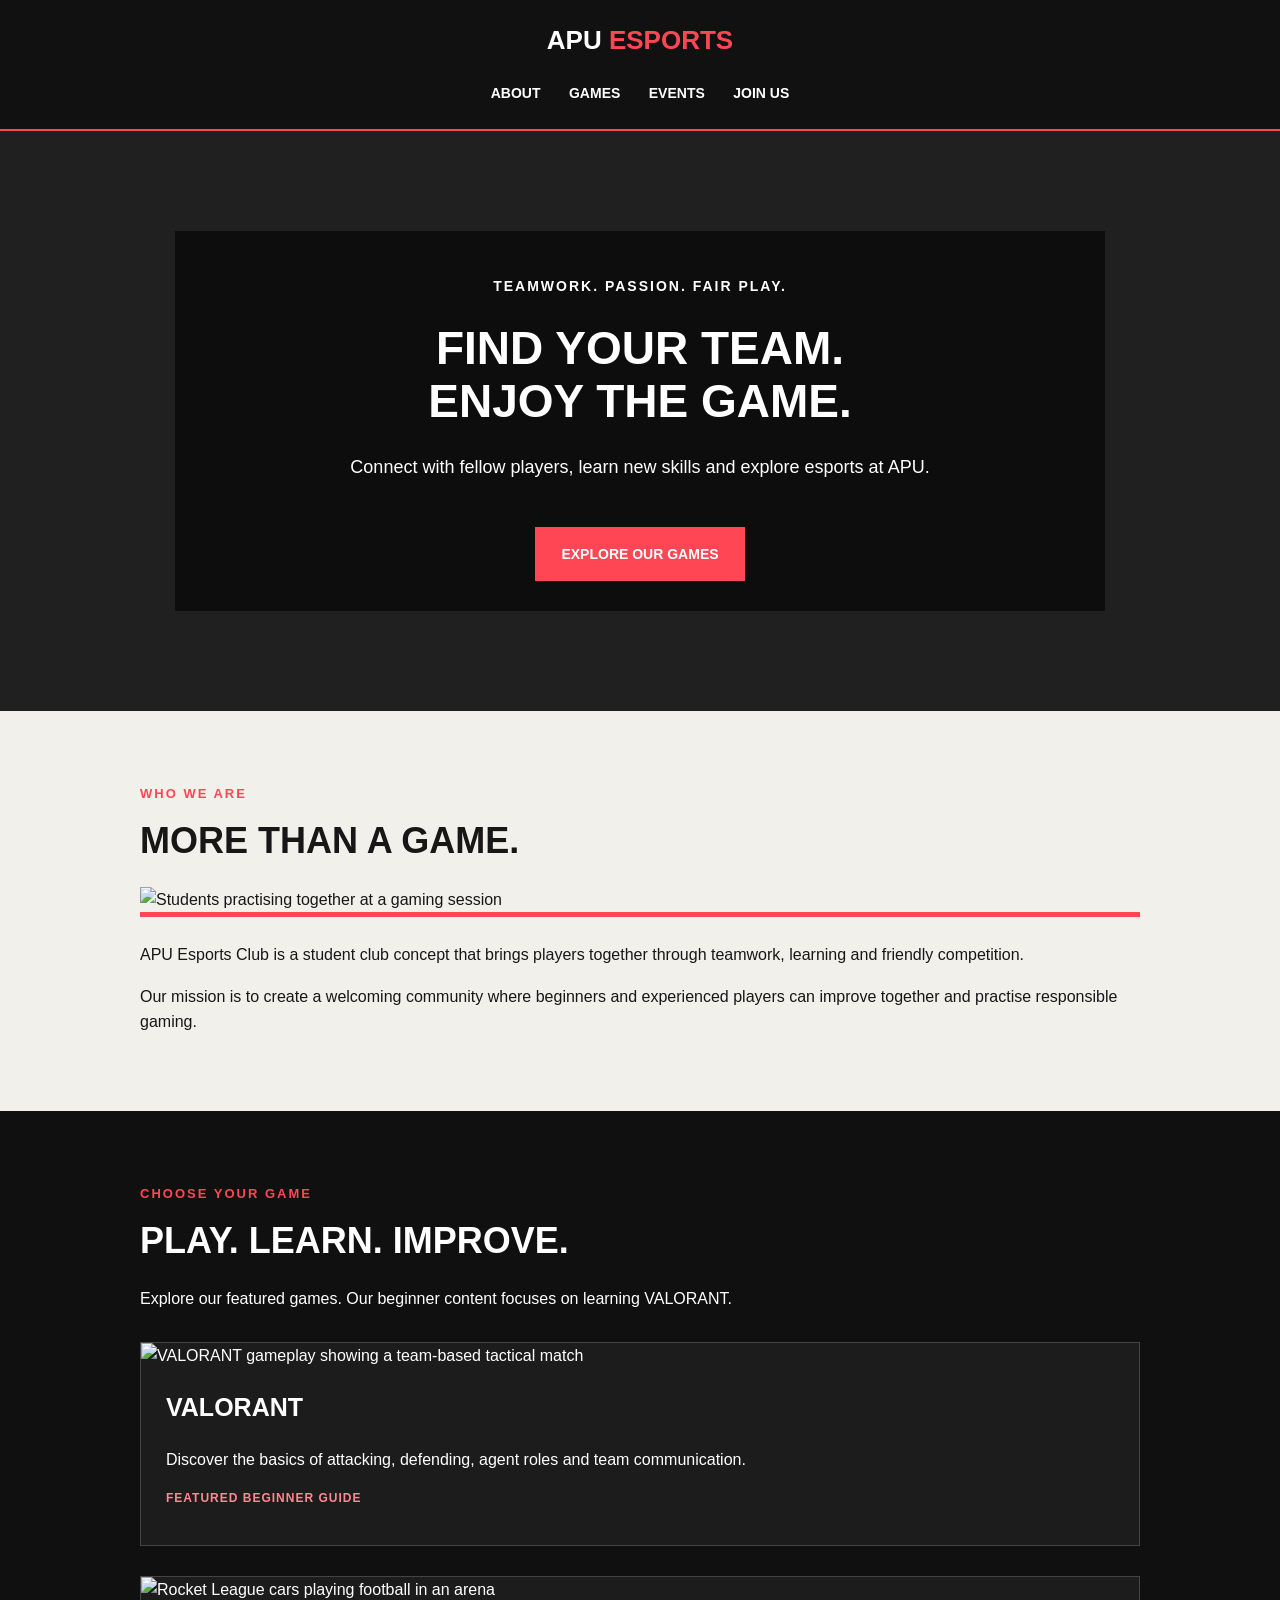
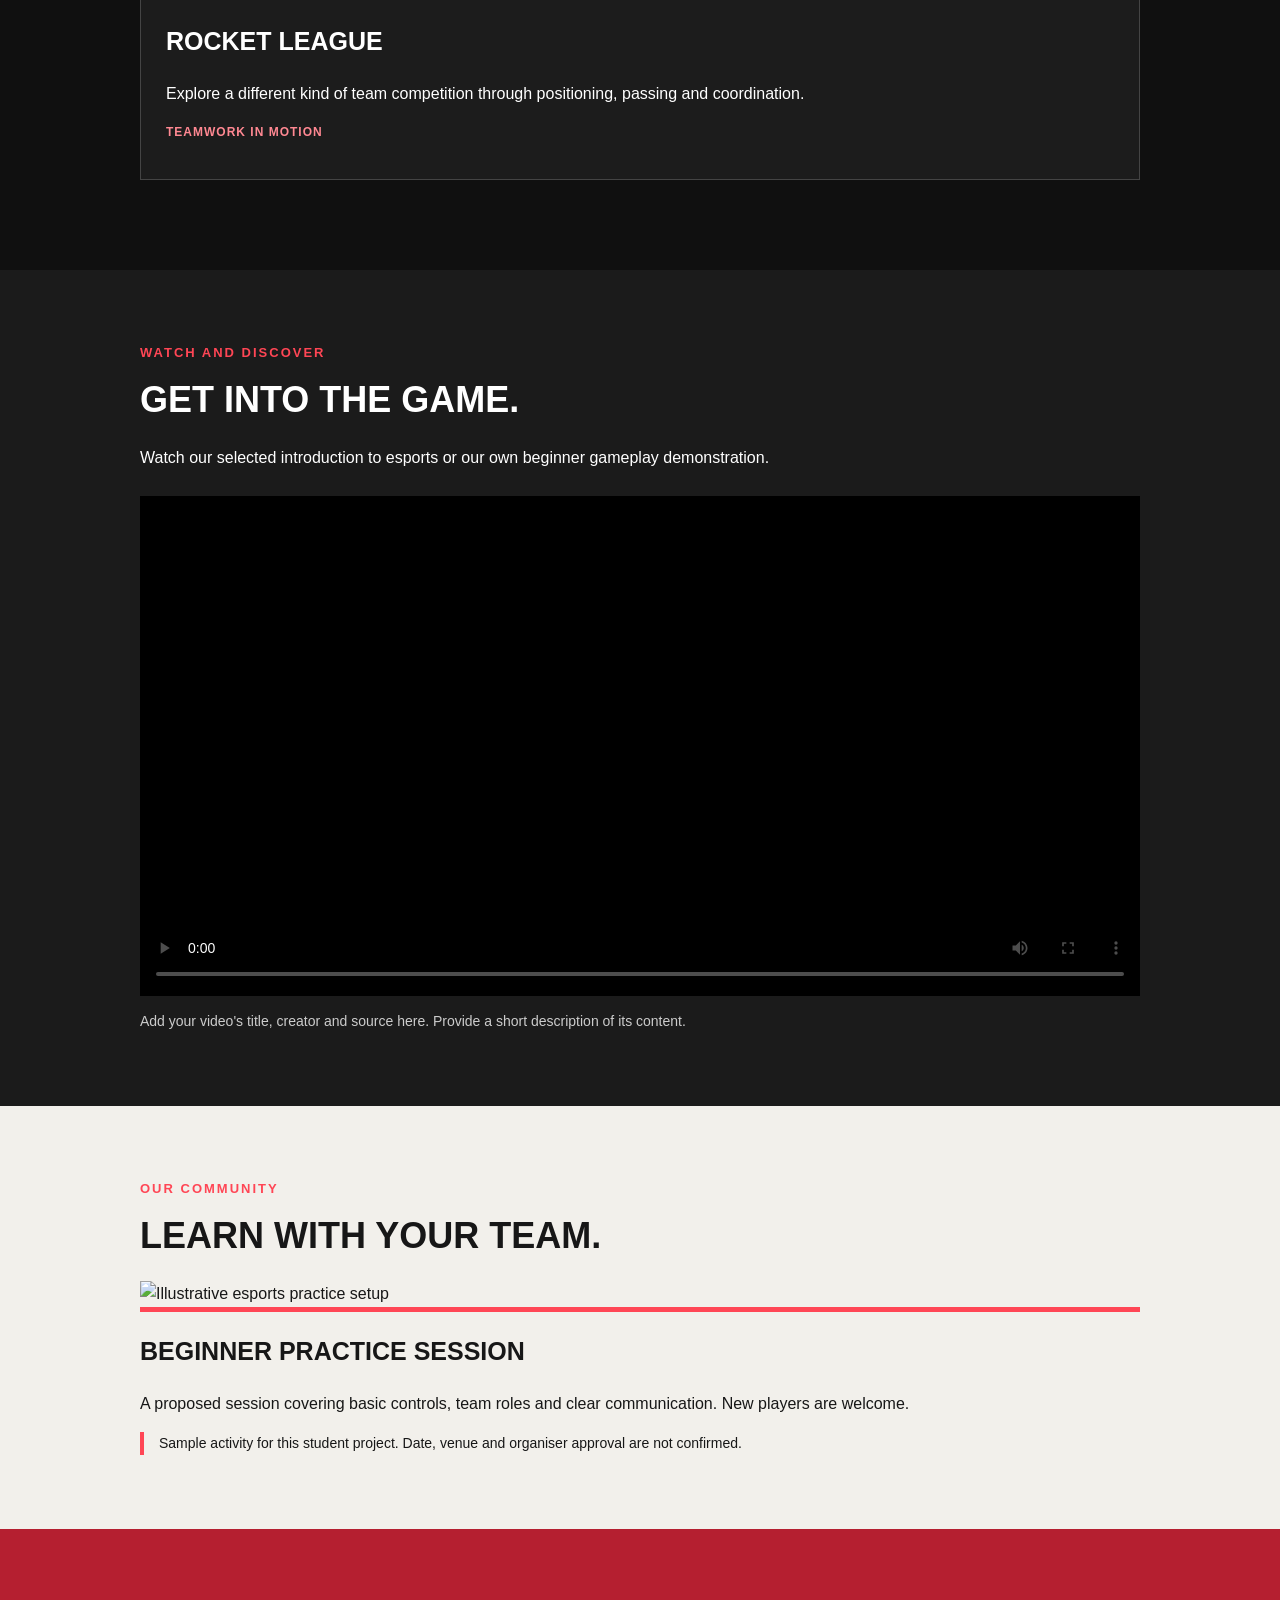
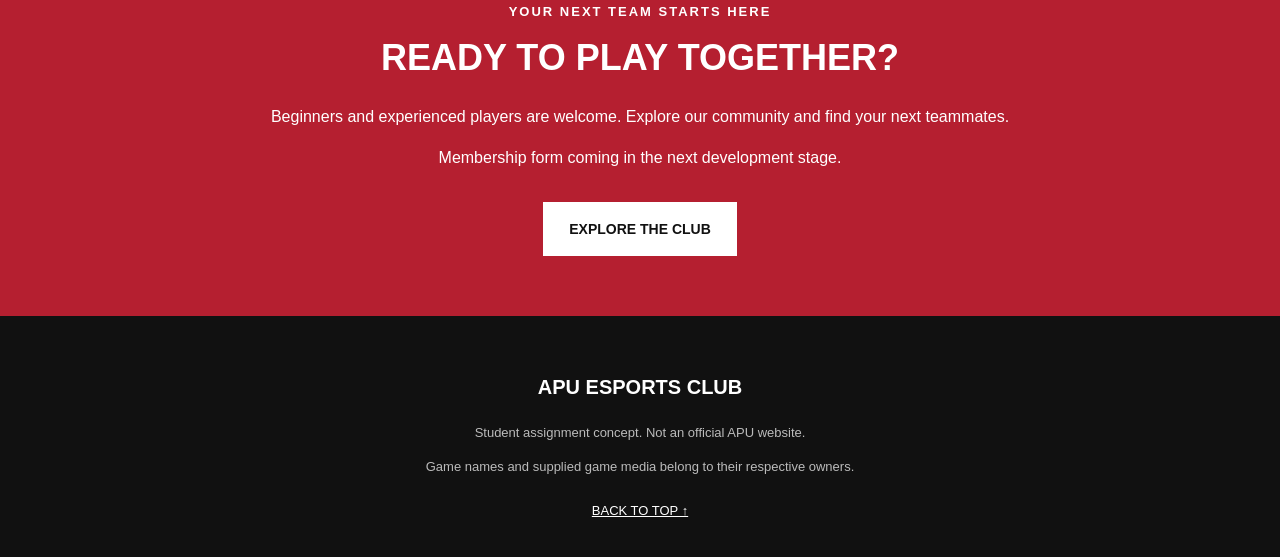
==== index.html @ ea19e509 "Upload website files" ====
<!DOCTYPE html>
<html lang="en">

<head>
    <meta charset="UTF-8">

    <!-- 让网页按手机屏幕宽度显示 -->
    <meta name="viewport"
          content="width=device-width, initial-scale=1.0">

    <title>APU Esports Club</title>

    <!-- 连接 CSS -->
    <link rel="stylesheet" href="css/style.css">
</head>

<body>

    <!-- ==============================
         1. 网站顶部与导航
         ============================== -->
    <div class="header">

        <a class="logo" href="index.html">
            APU <span>ESPORTS</span>
        </a>

        <!-- 现在先连接首页区域，之后再改成独立页面 -->
        <div class="nav">
            <a href="#about">ABOUT</a>
            <a href="#games">GAMES</a>
            <a href="#events">EVENTS</a>
            <a href="#join">JOIN US</a>
        </div>

    </div>


<!-- 首页背景视频区域：只保留一个 hero -->
<div class="hero">

    <!-- 视频位置：换成真实 MP4 文件的路径 -->
    <video class="hero-video" autoplay muted loop playsinline>
        <source src="This is EWC 2026.mp4" type="video/mp4">
        Your browser does not support HTML video.
    </video>

    <!-- 视频上方的文字：只保留一份 -->
    <div class="hero-content">

        <p class="small-title">
            TEAMWORK. PASSION. FAIR PLAY.
        </p>

        <h1>
            FIND YOUR TEAM.<br>
            ENJOY THE GAME.
        </h1>

        <p class="hero-description">
            Connect with fellow players, learn new skills
            and explore esports at APU.
        </p>

        <a class="button" href="#games">
            EXPLORE OUR GAMES
        </a>

    </div>

</div>

    <!-- ==============================
         3. 社团介绍：白色区域
         ============================== -->
    <div id="about" class="section light-section">

        <div class="section-content">

            <p class="section-label">WHO WE ARE</p>
            <h2>MORE THAN A GAME.</h2>

            <!-- 【照片位置 1】
                 把自己的照片放入 images 文件夹。
                 修改 src 为你的照片路径。
                 alt 改成实际照片的描述。 -->
            <img class="feature-image"
                 src="images/about.jpg"
                 alt="Students practising together at a gaming session">

            <p>
                APU Esports Club is a student club concept that brings
                players together through teamwork, learning and
                friendly competition.
            </p>

            <p>
                Our mission is to create a welcoming community
                where beginners and experienced players can
                improve together and practise responsible gaming.
            </p>

        </div>

    </div>


    <!-- ==============================
         4. 游戏介绍：黑色区域
         ============================== -->
    <div id="games" class="section dark-section">

        <div class="section-content">

            <p class="section-label">CHOOSE YOUR GAME</p>
            <h2>PLAY. LEARN. IMPROVE.</h2>

            <p>
                Explore our featured games.
                Our beginner content focuses on learning VALORANT.
            </p>


            <div class="game-card">

                <!-- 【照片位置 2：VALORANT】
                     修改下面的 src -->
                <img class="card-image"
                     src="images/valorant.jpg"
                     alt="VALORANT gameplay showing a team-based tactical match">

                <div class="card-content">

                    <h3>VALORANT</h3>

                    <p>
                        Discover the basics of attacking, defending,
                        agent roles and team communication.
                    </p>

                    <p class="tag">
                        FEATURED BEGINNER GUIDE
                    </p>

                </div>

            </div>


            <div class="game-card">

                <!-- 【照片位置 3：其他游戏】
                     可以换成你想介绍的游戏。
                     记得同时修改下面的标题、介绍和 alt。 -->
                <img class="card-image"
                     src="images/rocket-league.jpg"
                     alt="Rocket League cars playing football in an arena">

                <div class="card-content">

                    <h3>ROCKET LEAGUE</h3>

                    <p>
                        Explore a different kind of team competition
                        through positioning, passing and coordination.
                    </p>

                    <p class="tag">
                        TEAMWORK IN MOTION
                    </p>

                </div>

            </div>

        </div>

    </div>


    <!-- ==============================
         5. 视频区域
         暂时不想放视频，可以删除整个区域。
         ============================== -->
    <div class="section video-section">

        <div class="section-content">

            <p class="section-label">WATCH AND DISCOVER</p>
            <h2>GET INTO THE GAME.</h2>

            <p>
                Watch our selected introduction to esports
                or our own beginner gameplay demonstration.
            </p>

            <!-- 【视频位置】
                 1. 建立 videos 文件夹。
                 2. 把视频放进去。
                 3. 修改 src，例如 videos/intro.mp4。
                 4. poster 是播放前显示的封面照片。 -->
            <video class="club-video"
                   controls
                   preload="metadata"
                   poster="images/hero.jpg">

                <source src="videos/hero.mp4"
                        type="video/mp4">

                Your browser does not support HTML video.

            </video>

            <!-- 根据你实际加入的视频修改这段说明 -->
            <p class="media-caption">
                Add your video's title, creator and source here.
                Provide a short description of its content.
            </p>

        </div>

    </div>


    <!-- ==============================
         6. 社团活动：白色区域
         ============================== -->
    <div id="events" class="section light-section">

        <div class="section-content">

            <p class="section-label">OUR COMMUNITY</p>
            <h2>LEARN WITH YOUR TEAM.</h2>

            <!-- 【照片位置 4：社团或电竞活动】
                 没有自己的活动照片时，
                 不要把其他组织的照片说成自己的活动。 -->
            <img class="feature-image"
                 src="images/event.jpg"
                 alt="Illustrative esports practice setup">

            <h3>BEGINNER PRACTICE SESSION</h3>

            <p>
                A proposed session covering basic controls,
                team roles and clear communication.
                New players are welcome.
            </p>

            <p class="notice">
                Sample activity for this student project.
                Date, venue and organiser approval are not confirmed.
            </p>

        </div>

    </div>


    <!-- ==============================
         7. 加入社团入口
         之后会在这里连接注册页面
         ============================== -->
    <div id="join" class="section join-section">

        <div class="section-content">

            <p class="section-label">YOUR NEXT TEAM STARTS HERE</p>
            <h2>READY TO PLAY TOGETHER?</h2>

            <p>
                Beginners and experienced players are welcome.
                Explore our community and find your next teammates.
            </p>

            <!-- 目前还没有注册页面，所以先说明。
                 做好 register.html 后，再加入注册链接。 -->
            <p>
                Membership form coming in the next development stage.
            </p>

            <a class="button button-white" href="#about">
                EXPLORE THE CLUB
            </a>

        </div>

    </div>


    <!-- ==============================
         8. 页脚
         ============================== -->
    <div class="footer">

        <p class="footer-title">APU ESPORTS CLUB</p>

        <p>
            Student assignment concept.
            Not an official APU website.
        </p>

        <p>
            Game names and supplied game media belong
            to their respective owners.
        </p>

        <a href="#top"
           onclick="window.scrollTo(0, 0); return false;">
            BACK TO TOP ↑
        </a>

    </div>

</body>
</html>
---- css/style.css ----
/* ==============================
   1. 全站基本设置
   ============================== */

body {
    margin: 0;
    background-color: #101010;
    color: #ffffff;
    font-family: Arial, sans-serif;
    line-height: 1.6;
}

html {
    scroll-behavior: smooth;
}

h1, h2, h3 {
    line-height: 1.15;
}

a {
    color: inherit;
}


/* ==============================
   2. 网站顶部
   ============================== */

.header {
    background-color: #111111;
    padding: 20px;
    text-align: center;
    border-bottom: 2px solid #ff4655;
}

/* 网站名称 */
.logo {
    color: #ffffff;
    font-size: 26px;
    font-weight: bold;
    text-decoration: none;
}

.logo span {
    color: #ff4655;
}

/* 导航 */
.nav {
    margin-top: 15px;
}

.nav a {
    display: inline-block;
    margin: 5px 12px;
    color: #ffffff;
    font-size: 14px;
    font-weight: bold;
    text-decoration: none;
}

.nav a:hover {
    color: #ff4655;
}


/* ==============================
   3. 首页大照片区域
   ============================== */

/* 首页视频区域 */
.hero {
    position: relative;
    overflow: hidden;
    background-color: #202020;
    padding: 100px 20px;
    text-align: center;
}

/* 背景视频 */
.hero-video {
    position: absolute;
    top: 0;
    left: 0;
    width: 100%;
    height: 100%;
    object-fit: cover;
}

/* 视频上方的文字 */
.hero-content {
    position: relative;
    max-width: 900px;
    margin: 0 auto;
    padding: 30px 15px;
    background-color: rgba(0, 0, 0, 0.6);
}

.small-title {
    color: #ffffff;
    font-size: 14px;
    font-weight: bold;
    letter-spacing: 2px;
}

.hero h1 {
    color: #ffffff;
    font-size: 46px;
    margin: 25px 0;
}

.hero-description {
    max-width: 600px;
    margin: 0 auto 30px;
    font-size: 18px;
}


/* ==============================
   4. 按钮
   ============================== */

.button {
    display: inline-block;
    background-color: #ff4655;
    color: #ffffff;

    padding: 15px 25px;
    margin-top: 15px;

    font-size: 14px;
    font-weight: bold;
    text-decoration: none;

    border: 1px solid #ff4655;
}

.button:hover {
    background-color: #ffffff;
    color: #111111;
    border-color: #ffffff;
}


/* ==============================
   5. 共用内容区域
   ============================== */

.section {
    padding: 60px 20px;
}

.section-content {
    width: 90%;
    max-width: 1000px;
    margin: 0 auto;
}

.section-label {
    color: #ff4655;
    font-size: 13px;
    font-weight: bold;
    letter-spacing: 2px;
}

.section h2 {
    font-size: 36px;
    margin: 15px 0 25px;
}

.section h3 {
    font-size: 25px;
}


/* ==============================
   6. 白色背景区域
   ============================== */

.light-section {
    background-color: #f2f0eb;
    color: #171717;
}


/* ==============================
   7. 黑色背景区域
   ============================== */

.dark-section {
    background-color: #101010;
    color: #ffffff;
}


/* ==============================
   8. 社团介绍和活动照片
   ============================== */

.feature-image {
    display: block;
    width: 100%;
    height: auto;
    margin: 25px 0;
    border-bottom: 5px solid #ff4655;
}


/* ==============================
   9. 游戏介绍卡片
   ============================== */

.game-card {
    background-color: #1c1c1c;
    border: 1px solid #444444;
    margin: 30px 0;
}

.card-image {
    display: block;
    width: 100%;
    height: auto;
}

.card-content {
    padding: 25px;
}

.card-content h3 {
    margin-top: 0;
}

.tag {
    color: #ff8892;
    font-size: 12px;
    font-weight: bold;
    letter-spacing: 1px;
}


/* ==============================
   10. 视频区域
   ============================== */

.video-section {
    background-color: #1b1b1b;
    color: #ffffff;
}

.club-video {
    display: block;
    width: 100%;
    height: auto;
    margin-top: 25px;
    background-color: #000000;
}

.media-caption {
    color: #cccccc;
    font-size: 14px;
}


/* ==============================
   11. 示例活动说明
   ============================== */

.notice {
    border-left: 4px solid #ff4655;
    padding-left: 15px;
    font-size: 14px;
}


/* ==============================
   12. 加入社团区域
   ============================== */

.join-section {
    background-color: #b51f30;
    color: #ffffff;
    text-align: center;
}

.join-section .section-label {
    color: #ffffff;
}

.button-white {
    background-color: #ffffff;
    color: #111111;
    border-color: #ffffff;
}

.button-white:hover {
    background-color: #111111;
    color: #ffffff;
    border-color: #111111;
}


/* ==============================
   13. 页脚
   ============================== */

.footer {
    background-color: #111111;
    color: #bbbbbb;
    padding: 35px 20px;
    text-align: center;
    font-size: 13px;
}

.footer-title {
    color: #ffffff;
    font-size: 20px;
    font-weight: bold;
}

.footer a {
    display: inline-block;
    color: #ffffff;
    margin-top: 10px;
}


/* ==============================
   14. 小屏幕调整
   这是一个简单的补充写法：
   屏幕宽度不超过 600px 时使用。
   ============================== */

@media (max-width: 600px) {
    .hero {
        padding: 65px 20px;
    }

    .hero h1 {
        font-size: 32px;
    }

    .section h2 {
        font-size: 28px;
    }

    .section {
        padding: 40px 15px;
    }

    .section-content {
        width: 100%;
    }
}
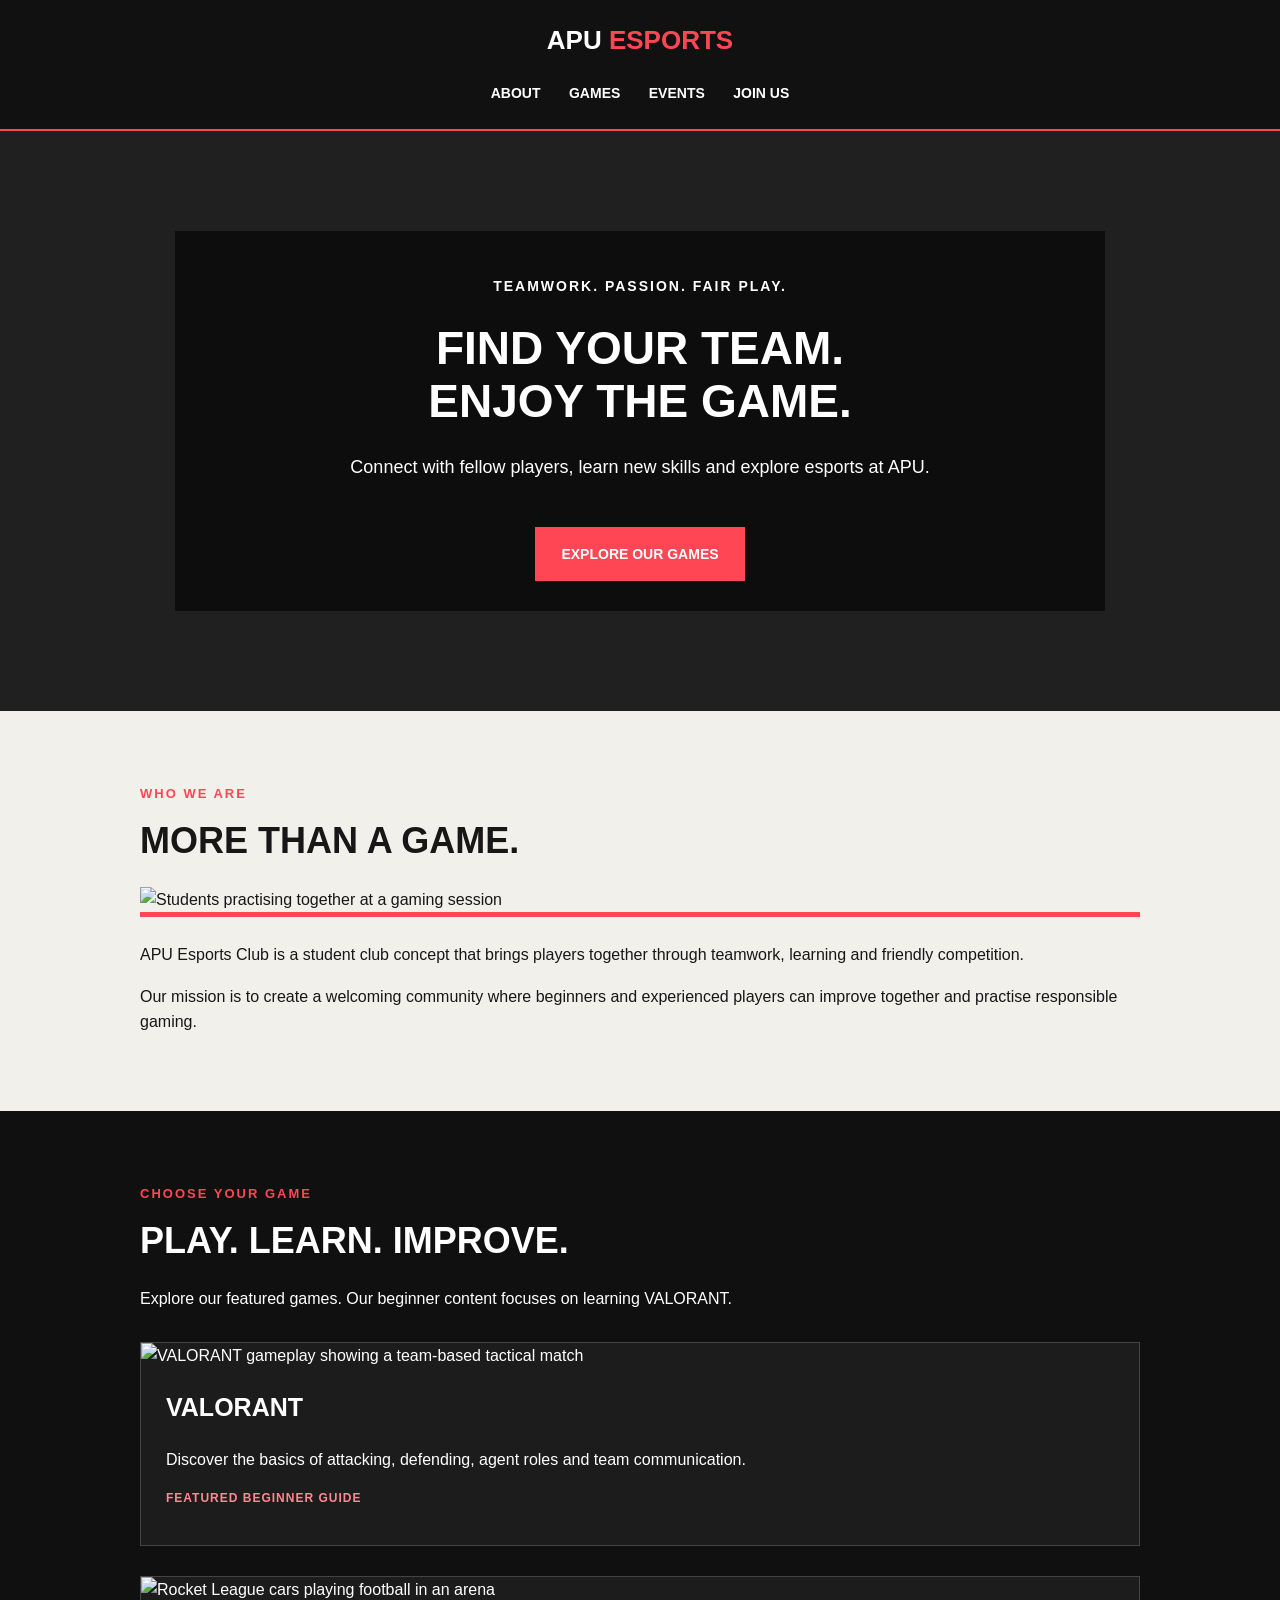
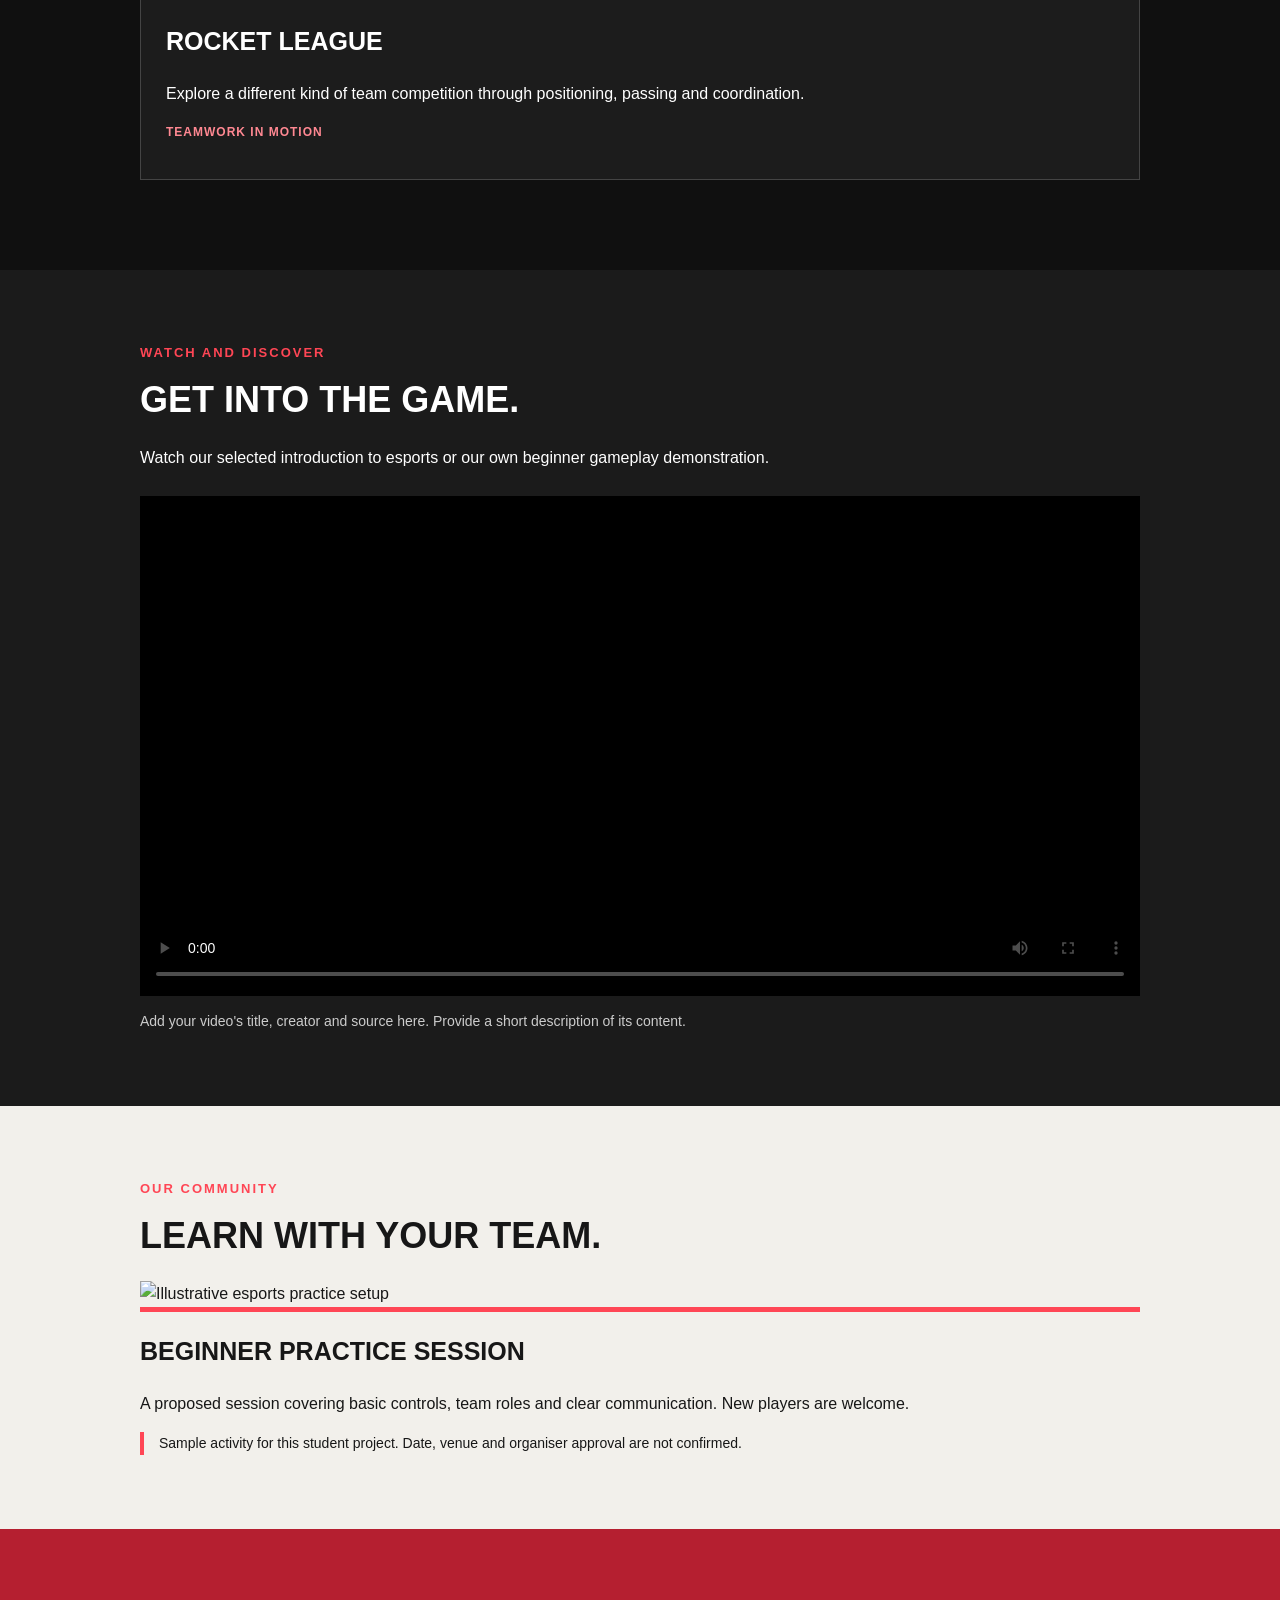
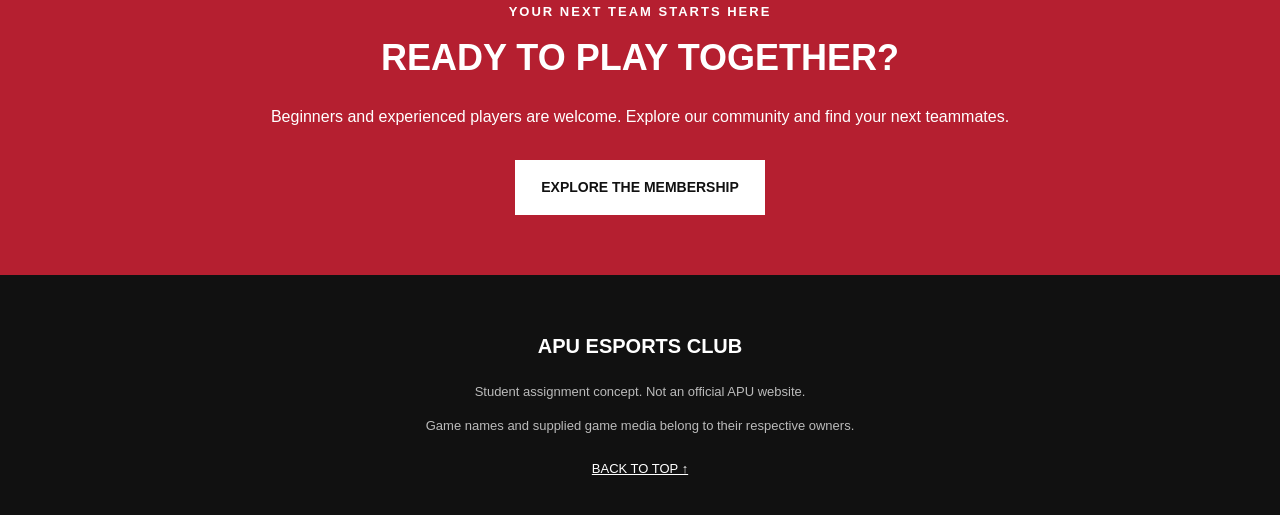
==== commit 48235314: "Update membership page" ====
--- a/index.html
+++ b/index.html
@@ -274,13 +274,11 @@
             </p>
 
             <!-- 目前还没有注册页面，所以先说明。
-                 做好 register.html 后，再加入注册链接。 -->
-            <p>
-                Membership form coming in the next development stage.
-            </p>
-
-            <a class="button button-white" href="#about">
-                EXPLORE THE CLUB
+                 做好 register.html 后，再加入注册链接。 做好了--> 
+            
+
+            <a class="button button-white" href="membership.html">
+                EXPLORE THE MEMBERSHIP
             </a>
 
         </div>
--- a/css/style.css
+++ b/css/style.css
@@ -324,6 +324,26 @@
     margin-top: 10px;
 }
 
+/* ==============================
+   会员介绍页面
+   ============================== */
+
+/* 页面主标题 */jielin
+.membership-title {
+    font-size: 46px;
+    margin: 25px 0;
+}
+
+/* 入会条件与加入步骤 */
+.membership-list {
+    padding-left: 25px;
+}
+
+/* 每个项目之间留出距离 */
+.membership-list li {
+    margin-bottom: 15px;
+}
+
 
 /* ==============================
    14. 小屏幕调整
@@ -332,6 +352,10 @@
    ============================== */
 
 @media (max-width: 600px) {
+
+    .membership-title{
+        font-size: : 32px;
+    }
     .hero {
         padding: 65px 20px;
     }
